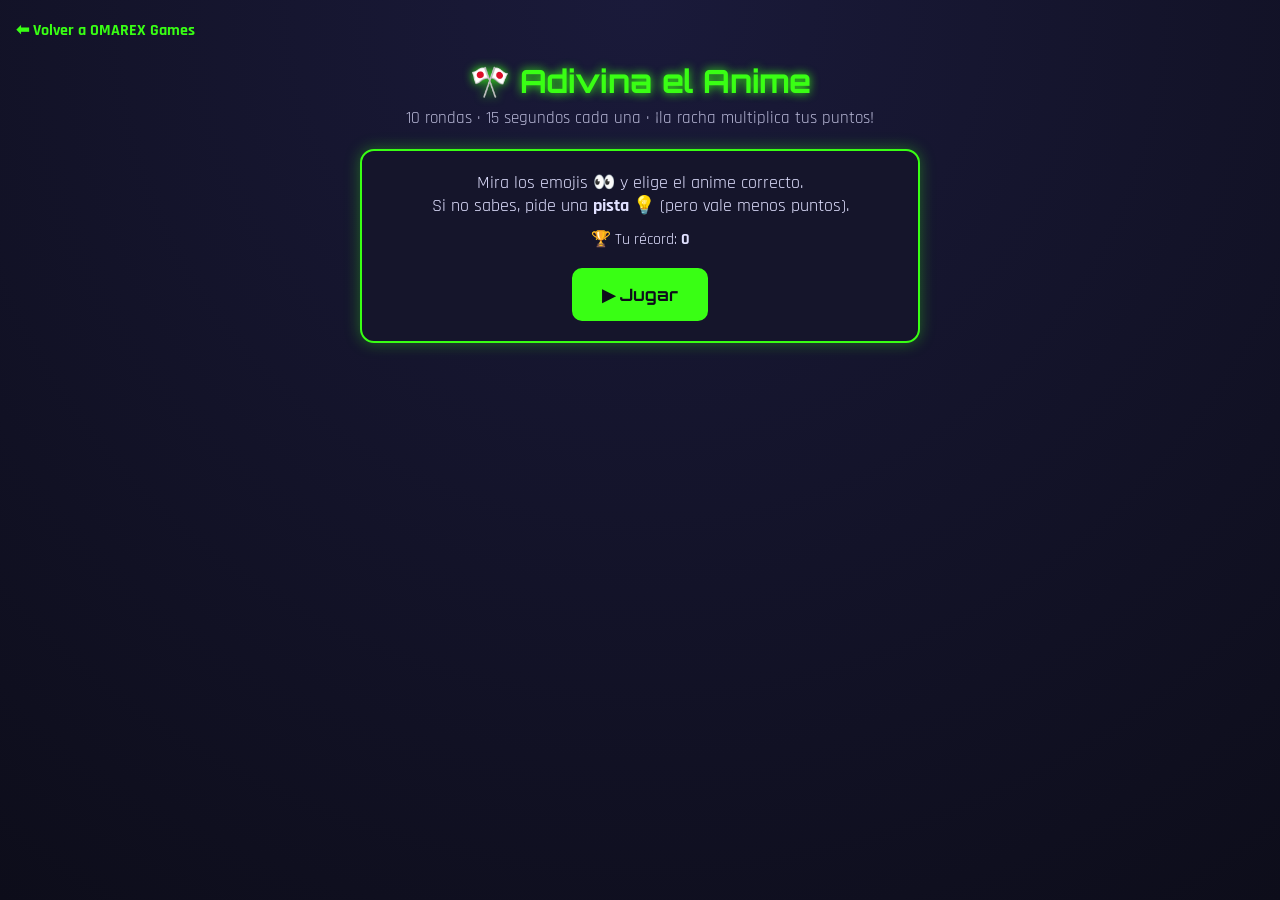
==== adivina-anime/index.html @ 3f5dcd7e "Agregar minijuego Adivina el Anime Nuevo juego en adivina-anime/: 10 rondas con emojis, 4 opciones, " ====
<!DOCTYPE html>
<html lang="es">
<head>
    <meta charset="UTF-8">
    <meta name="viewport" content="width=device-width, initial-scale=1.0">
    <title>Adivina el Anime — OMAREX Games</title>
    <meta name="description" content="Minijuego gratis: adivina el anime con emojis y pistas. 10 rondas, 15 segundos cada una. ¿Cuánto sabes de anime?">
    <link rel="canonical" href="https://chavezdelmazo9509-rgb.github.io/omarex-games-/adivina-anime/">
    <meta name="theme-color" content="#0d0d1a">
    <link rel="icon" type="image/jpeg" href="../omarex.jpg">
    <link rel="preconnect" href="https://fonts.googleapis.com">
    <link href="https://fonts.googleapis.com/css2?family=Orbitron:wght@700&family=Rajdhani:wght@500;700&display=swap" rel="stylesheet">
    <style>
        /* Colores del juego (los mismos de tu página principal) */
        :root {
            --fondo: #0d0d1a;
            --panel: #15152b;
            --texto: #e0e0ff;
            --verde: #39ff14;
            --rosa: #ff2fd1;
            --rojo: #ff3b5c;
            --dorado: #ffd23f;
        }

        * { margin: 0; padding: 0; box-sizing: border-box; }

        body {
            font-family: 'Rajdhani', sans-serif;
            color: var(--texto);
            background-color: var(--fondo);
            background-image: radial-gradient(circle at top, #1a1a3a, var(--fondo));
            min-height: 100vh;
            padding: 20px 16px 40px;
        }

        .volver {
            color: var(--verde);
            text-decoration: none;
            font-weight: 700;
        }

        .juego {
            max-width: 560px;
            margin: 20px auto 0;
            text-align: center;
        }

        h1 {
            font-family: 'Orbitron', sans-serif;
            color: var(--verde);
            text-shadow: 0 0 10px var(--verde);
            font-size: clamp(22px, 6vw, 32px);
            margin-bottom: 6px;
        }

        .subtitulo { opacity: 0.8; margin-bottom: 20px; font-size: 17px; }

        .panel {
            background: var(--panel);
            border: 2px solid var(--verde);
            box-shadow: 0 0 15px rgba(57, 255, 20, 0.35);
            border-radius: 14px;
            padding: 20px;
        }

        /* Barra de puntos, racha y ronda */
        .marcador {
            display: flex;
            justify-content: space-between;
            font-weight: 700;
            font-size: 17px;
            margin-bottom: 12px;
            gap: 8px;
            flex-wrap: wrap;
        }

        .barra-tiempo {
            height: 8px;
            background: #26264a;
            border-radius: 99px;
            overflow: hidden;
            margin-bottom: 18px;
        }

        #tiempo-relleno {
            height: 100%;
            width: 100%;
            background: var(--verde);
            transition: width 0.1s linear, background 0.3s;
        }

        #emojis {
            font-size: clamp(44px, 13vw, 68px);
            letter-spacing: 6px;
            min-height: 90px;
            margin-bottom: 8px;
        }

        #pista {
            font-size: 18px;
            min-height: 28px;
            color: var(--dorado);
            margin-bottom: 16px;
        }

        .opciones {
            display: grid;
            grid-template-columns: 1fr 1fr;
            gap: 10px;
        }

        .opciones button, .boton {
            font-family: 'Rajdhani', sans-serif;
            font-weight: 700;
            font-size: 17px;
            color: var(--texto);
            background: #1e1e3d;
            border: 2px solid #3a3a6e;
            border-radius: 10px;
            padding: 14px 10px;
            cursor: pointer;
            transition: transform 0.1s, border-color 0.2s, background 0.2s;
        }

        .opciones button:hover:not(:disabled) { border-color: var(--verde); transform: translateY(-2px); }
        .opciones button.correcta { background: #1c5e14; border-color: var(--verde); }
        .opciones button.incorrecta { background: #6a1426; border-color: var(--rojo); }
        .opciones button:disabled { cursor: default; }

        .boton {
            background: var(--verde);
            color: #0d0d1a;
            border-color: var(--verde);
            font-family: 'Orbitron', sans-serif;
            padding: 14px 28px;
            margin-top: 18px;
        }
        .boton:hover { box-shadow: 0 0 15px var(--verde); }

        #mensaje { min-height: 26px; margin-top: 14px; font-weight: 700; font-size: 18px; }

        .oculto { display: none; }

        .final-puntos {
            font-family: 'Orbitron', sans-serif;
            font-size: 44px;
            color: var(--verde);
            text-shadow: 0 0 12px var(--verde);
            margin: 10px 0;
        }

        .rango { font-size: 22px; color: var(--rosa); font-weight: 700; margin-bottom: 8px; }

        /* Pequeña animación cuando la racha sube */
        .salto { animation: salto 0.35s ease; }
        @keyframes salto { 50% { transform: scale(1.35); } }

        @media (max-width: 420px) {
            .opciones { grid-template-columns: 1fr; }
        }
    </style>
</head>
<body>
    <a class="volver" href="../index.html#jugar">⬅ Volver a OMAREX Games</a>

    <div class="juego">
        <h1>🎌 Adivina el Anime</h1>
        <p class="subtitulo">10 rondas · 15 segundos cada una · ¡la racha multiplica tus puntos!</p>

        <!-- Pantalla de inicio -->
        <div class="panel" id="pantalla-inicio">
            <p style="font-size:18px">Mira los emojis 👀 y elige el anime correcto.<br>
            Si no sabes, pide una <strong>pista 💡</strong> (pero vale menos puntos).</p>
            <p style="margin-top:12px">🏆 Tu récord: <strong id="record-inicio">0</strong></p>
            <button class="boton" id="btn-empezar">▶ Jugar</button>
        </div>

        <!-- Pantalla del juego -->
        <div class="panel oculto" id="pantalla-juego">
            <div class="marcador">
                <span>Ronda <span id="ronda">1</span>/10</span>
                <span>🔥 Racha: <span id="racha">0</span></span>
                <span>⭐ <span id="puntos">0</span></span>
            </div>
            <div class="barra-tiempo"><div id="tiempo-relleno"></div></div>
            <div id="emojis"></div>
            <div id="pista"></div>
            <div class="opciones" id="opciones"></div>
            <button class="boton" id="btn-pista" style="background:transparent;color:var(--dorado);border-color:var(--dorado)">💡 Pista</button>
            <div id="mensaje"></div>
        </div>

        <!-- Pantalla final -->
        <div class="panel oculto" id="pantalla-final">
            <p>Tu puntuación</p>
            <div class="final-puntos" id="final-puntos">0</div>
            <div class="rango" id="rango"></div>
            <p id="final-detalle"></p>
            <p id="nuevo-record" style="color:var(--dorado);font-weight:700;margin-top:8px"></p>
            <button class="boton" id="btn-otra">🔄 Jugar otra vez</button>
        </div>
    </div>

<script>
    // ====== 1. BANCO DE PREGUNTAS ======
    // Para agregar un anime nuevo, copia una línea y cambia los datos.
    const ANIMES = [
        { nombre: "Naruto", emojis: "🍥🦊🍜", pista: "Un ninja que quiere ser Hokage" },
        { nombre: "One Piece", emojis: "🏴‍☠️👒🍖", pista: "Un pirata de goma busca un tesoro" },
        { nombre: "Dragon Ball", emojis: "🐉⚽🐒", pista: "Hay que juntar 7 esferas" },
        { nombre: "Pokémon", emojis: "⚡🐭🔴", pista: "¡Atrápalos a todos!" },
        { nombre: "Attack on Titan", emojis: "🧱👹⚔️", pista: "Gigantes detrás de murallas" },
        { nombre: "Demon Slayer", emojis: "👺🗡️🌊", pista: "Su hermana vive en una caja" },
        { nombre: "Death Note", emojis: "📓💀🍎", pista: "Escribes un nombre y..." },
        { nombre: "My Hero Academia", emojis: "🦸‍♂️🏫💥", pista: "Nació sin poderes en un mundo de héroes" },
        { nombre: "Jujutsu Kaisen", emojis: "👆👹🤞", pista: "Se comió el dedo de una maldición" },
        { nombre: "Sailor Moon", emojis: "🌙👧✨", pista: "En el nombre de la Luna..." },
        { nombre: "Chainsaw Man", emojis: "🪚🐶😈", pista: "Su perro es una motosierra" },
        { nombre: "Spy x Family", emojis: "🕵️‍♂️🔫🥜", pista: "Una familia falsa con una niña telépata" },
        { nombre: "Fullmetal Alchemist", emojis: "⚗️🦾🛡️", pista: "Dos hermanos y la ley del intercambio" },
        { nombre: "Bleach", emojis: "🗡️👻🍓", pista: "Un chico de pelo naranja ve fantasmas" },
        { nombre: "Hunter x Hunter", emojis: "🎣🧒⚡", pista: "Un niño con caña de pescar busca a su papá" },
        { nombre: "One Punch Man", emojis: "👊🥚💪", pista: "Un héroe calvo que gana de un golpe" },
        { nombre: "Tokyo Ghoul", emojis: "☕👁️🦴", pista: "Mitad humano, mitad ghoul" },
        { nombre: "Haikyuu!!", emojis: "🏐🦅🧡", pista: "Un chico bajito que salta muy alto" },
        { nombre: "Blue Lock", emojis: "⚽🔒🔵", pista: "Una cárcel para crear al mejor delantero" },
        { nombre: "Mi Vecino Totoro", emojis: "🌳🐻🚌", pista: "Un gato-autobús de Ghibli" },
        { nombre: "El Viaje de Chihiro", emojis: "🛁🐉🐷", pista: "Sus padres se vuelven cerdos" },
        { nombre: "Doraemon", emojis: "🐱🔵🚪", pista: "Un gato robot con bolsillo mágico" },
        { nombre: "Saint Seiya", emojis: "⭐🛡️🐴", pista: "Caballeros que protegen a Atenea" },
        { nombre: "Solo Leveling", emojis: "🎮⬆️🗡️", pista: "El cazador más débil sube de nivel" },
        { nombre: "Dan Da Dan", emojis: "👽👻🥚", pista: "Aliens contra fantasmas" },
        { nombre: "Frieren", emojis: "🧝‍♀️🪄⏳", pista: "Una elfa después de derrotar al rey demonio" },
        { nombre: "Captain Tsubasa", emojis: "⚽👦🌅", pista: "Supercampeones" },
        { nombre: "Sword Art Online", emojis: "🎮⚔️🥽", pista: "Atrapados en un videojuego de realidad virtual" }
    ];

    const TOTAL_RONDAS = 10;
    const SEGUNDOS = 15;

    // ====== 2. VARIABLES DEL JUEGO ======
    let preguntas = [];   // las 10 preguntas de esta partida
    let ronda = 0;
    let puntos = 0;
    let racha = 0;
    let aciertos = 0;
    let usoPista = false;
    let tiempoRestante = SEGUNDOS;
    let temporizador = null;

    const $ = (id) => document.getElementById(id);

    // ====== 3. RÉCORD GUARDADO EN EL NAVEGADOR ======
    function leerRecord() {
        try { return Number(localStorage.getItem("animeRecord")) || 0; } catch (e) { return 0; }
    }
    function guardarRecord(valor) {
        try { localStorage.setItem("animeRecord", valor); } catch (e) {}
    }

    // Mezcla una lista al azar (como barajar cartas)
    function mezclar(lista) {
        const copia = [...lista];
        for (let i = copia.length - 1; i > 0; i--) {
            const j = Math.floor(Math.random() * (i + 1));
            [copia[i], copia[j]] = [copia[j], copia[i]];
        }
        return copia;
    }

    function mostrarPantalla(id) {
        ["pantalla-inicio", "pantalla-juego", "pantalla-final"].forEach(p => $(p).classList.add("oculto"));
        $(id).classList.remove("oculto");
    }

    // ====== 4. EMPEZAR PARTIDA ======
    function empezar() {
        preguntas = mezclar(ANIMES).slice(0, TOTAL_RONDAS);
        ronda = 0; puntos = 0; racha = 0; aciertos = 0;
        $("puntos").textContent = 0;
        $("racha").textContent = 0;
        mostrarPantalla("pantalla-juego");
        siguienteRonda();
    }

    // ====== 5. MOSTRAR UNA PREGUNTA ======
    function siguienteRonda() {
        if (ronda >= TOTAL_RONDAS) return terminar();

        const actual = preguntas[ronda];
        usoPista = false;
        $("ronda").textContent = ronda + 1;
        $("emojis").textContent = actual.emojis;
        $("pista").textContent = "";
        $("mensaje").textContent = "";
        $("btn-pista").disabled = false;
        $("btn-pista").style.opacity = 1;

        // 1 respuesta correcta + 3 incorrectas al azar
        const incorrectas = mezclar(ANIMES.filter(a => a.nombre !== actual.nombre)).slice(0, 3);
        const opciones = mezclar([actual, ...incorrectas]);

        const cont = $("opciones");
        cont.innerHTML = "";
        opciones.forEach(op => {
            const b = document.createElement("button");
            b.textContent = op.nombre;
            b.onclick = () => responder(b, op.nombre === actual.nombre);
            cont.appendChild(b);
        });

        iniciarTiempo();
    }

    // ====== 6. CRONÓMETRO ======
    function iniciarTiempo() {
        clearInterval(temporizador);
        tiempoRestante = SEGUNDOS;
        pintarTiempo();
        temporizador = setInterval(() => {
            tiempoRestante -= 0.1;
            pintarTiempo();
            if (tiempoRestante <= 0) responder(null, false);
        }, 100);
    }

    function pintarTiempo() {
        const porcentaje = Math.max(0, tiempoRestante / SEGUNDOS * 100);
        const barra = $("tiempo-relleno");
        barra.style.width = porcentaje + "%";
        barra.style.background = porcentaje > 50 ? "var(--verde)" : porcentaje > 25 ? "var(--dorado)" : "var(--rojo)";
    }

    // ====== 7. CUANDO EL JUGADOR RESPONDE ======
    function responder(boton, esCorrecta) {
        clearInterval(temporizador);
        const actual = preguntas[ronda];

        // Bloquear botones y marcar la correcta en verde
        document.querySelectorAll("#opciones button").forEach(b => {
            b.disabled = true;
            if (b.textContent === actual.nombre) b.classList.add("correcta");
        });
        $("btn-pista").disabled = true;

        if (esCorrecta) {
            racha++;
            aciertos++;
            // Puntos: 100 base + bonus por tiempo, x racha, mitad si usó pista
            let ganados = Math.round((100 + tiempoRestante * 10) * Math.min(racha, 5));
            if (usoPista) ganados = Math.round(ganados / 2);
            puntos += ganados;
            $("mensaje").style.color = "var(--verde)";
            $("mensaje").textContent = `¡Correcto! +${ganados} ${racha >= 3 ? "🔥 ¡EN RACHA!" : ""}`;
        } else {
            racha = 0;
            if (boton) boton.classList.add("incorrecta");
            $("mensaje").style.color = "var(--rojo)";
            $("mensaje").textContent = boton ? `❌ Era ${actual.nombre}` : `⏰ ¡Se acabó el tiempo! Era ${actual.nombre}`;
        }

        $("puntos").textContent = puntos;
        $("racha").textContent = racha;
        $("racha").classList.remove("salto");
        void $("racha").offsetWidth; // reinicia la animación
        if (esCorrecta) $("racha").classList.add("salto");

        ronda++;
        setTimeout(siguienteRonda, 1400);
    }

    function pedirPista() {
        usoPista = true;
        $("pista").textContent = "💡 " + preguntas[ronda].pista;
        $("btn-pista").disabled = true;
        $("btn-pista").style.opacity = 0.4;
    }

    // ====== 8. FIN DE LA PARTIDA ======
    function terminar() {
        mostrarPantalla("pantalla-final");
        $("final-puntos").textContent = puntos;
        $("final-detalle").textContent = `Acertaste ${aciertos} de ${TOTAL_RONDAS}`;

        let rango = "🥚 Novato del anime";
        if (aciertos >= 4) rango = "🍥 Genin otaku";
        if (aciertos >= 7) rango = "⚔️ Cazador de animes";
        if (aciertos >= 9) rango = "👑 Rey OTAKU";
        if (aciertos === 10) rango = "🐉 ¡LEYENDA OMAREX!";
        $("rango").textContent = rango;

        const record = leerRecord();
        if (puntos > record) {
            guardarRecord(puntos);
            $("nuevo-record").textContent = "🏆 ¡NUEVO RÉCORD!";
        } else {
            $("nuevo-record").textContent = `Récord: ${record}`;
        }
        $("record-inicio").textContent = leerRecord();
    }

    // ====== 9. CONECTAR BOTONES ======
    $("btn-empezar").onclick = empezar;
    $("btn-otra").onclick = empezar;
    $("btn-pista").onclick = pedirPista;
    $("record-inicio").textContent = leerRecord();
</script>
</body>
</html>
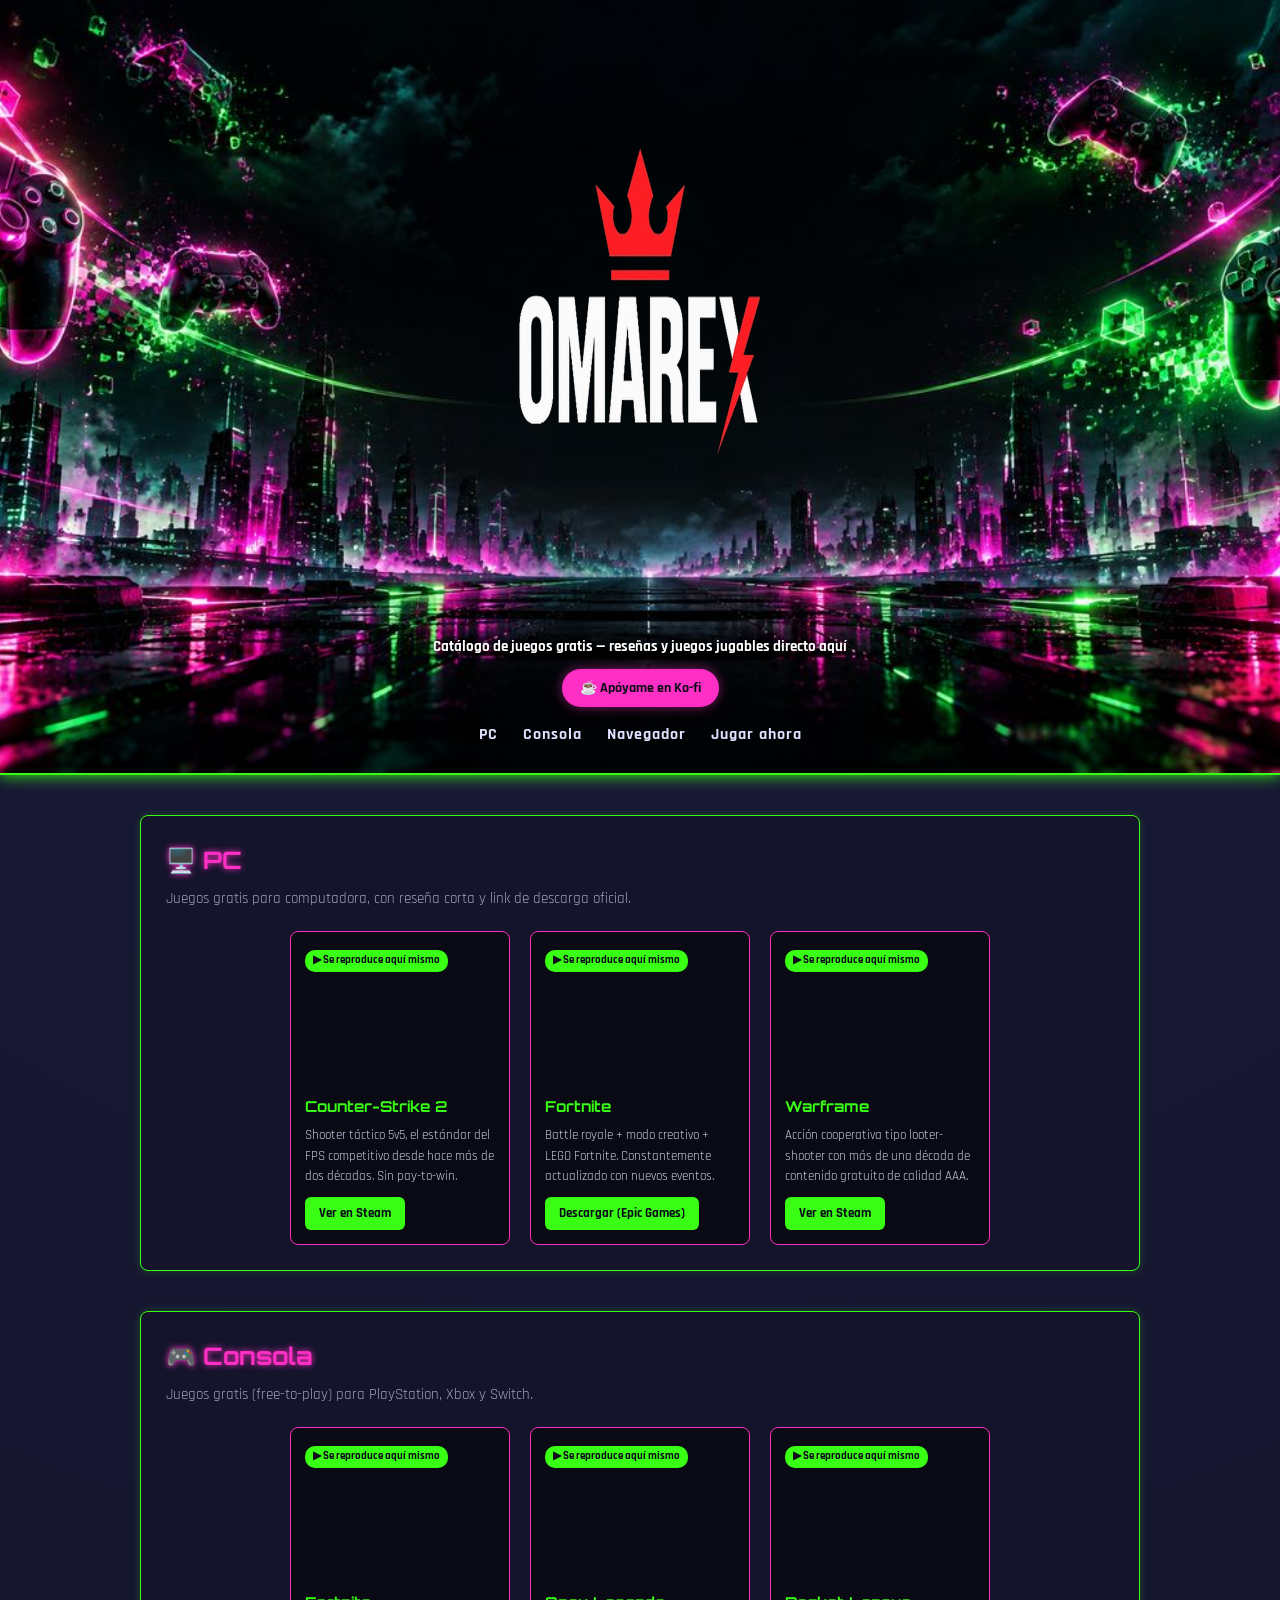
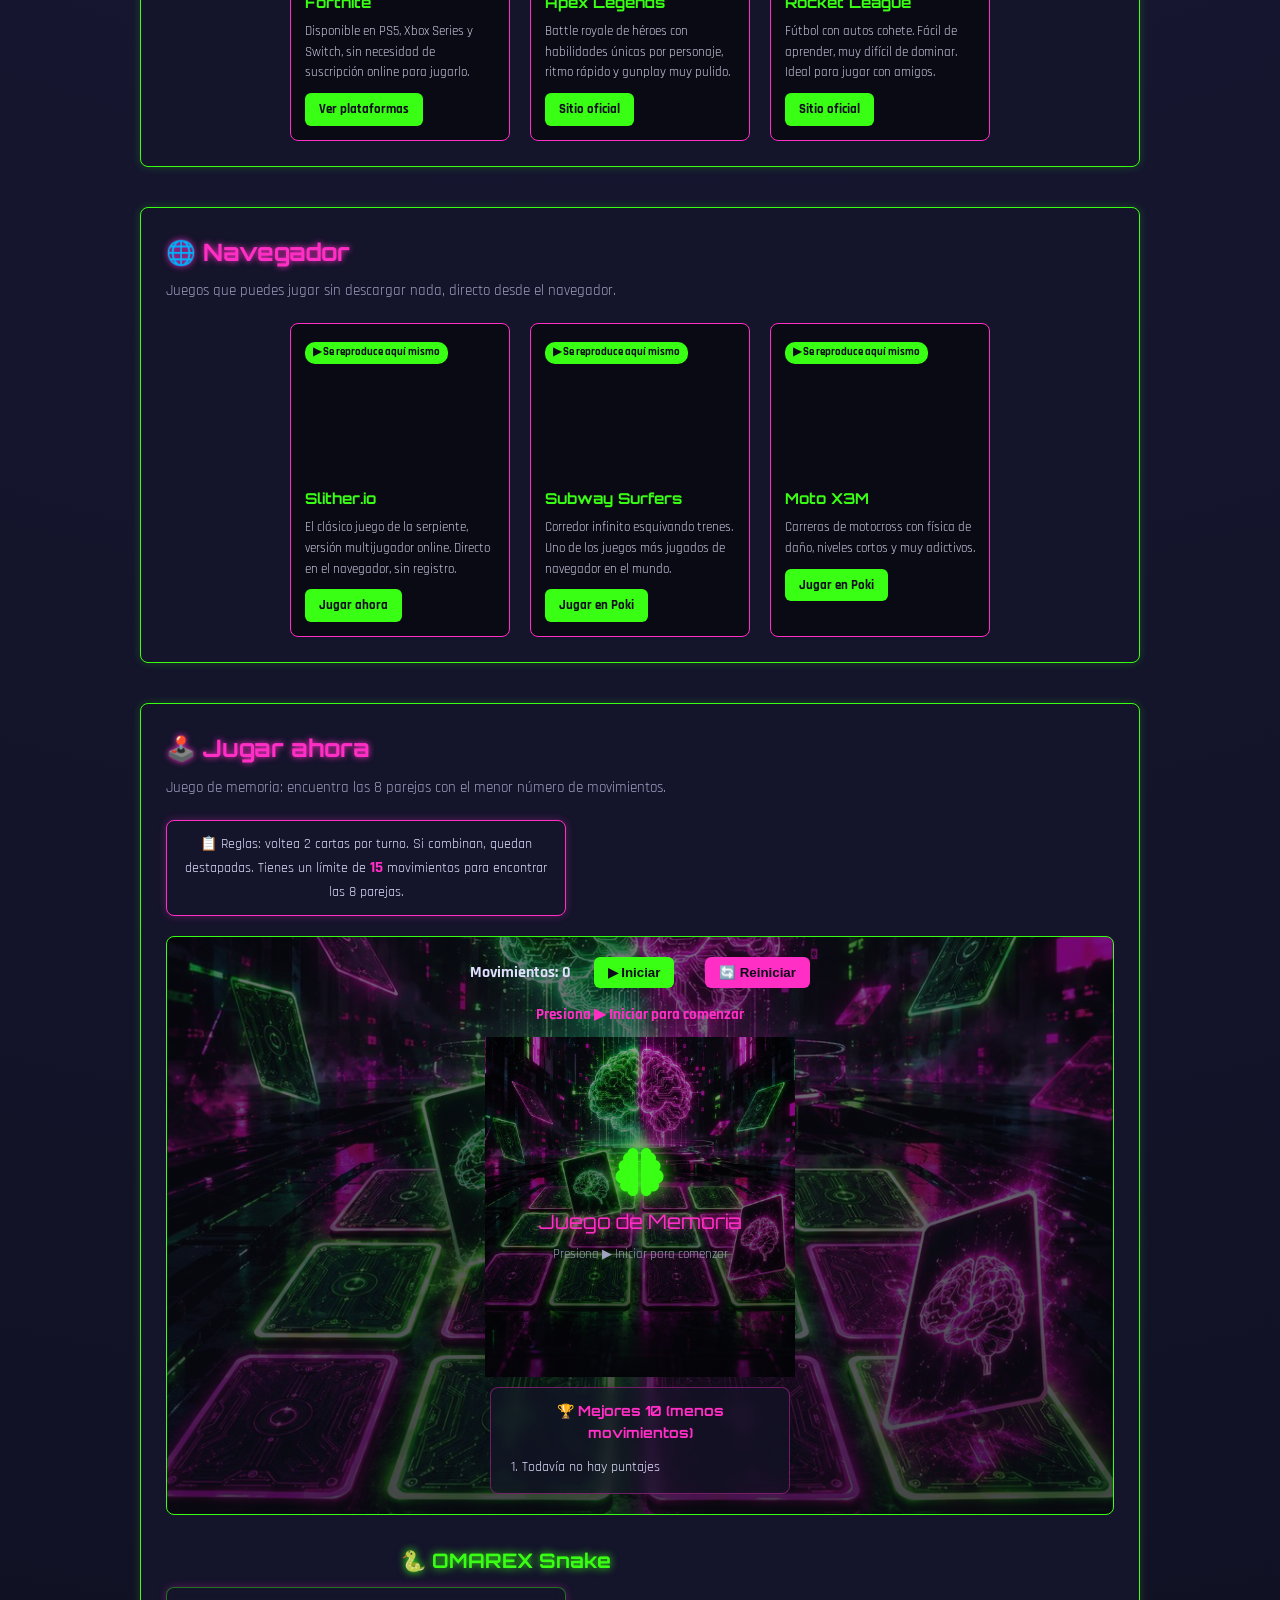
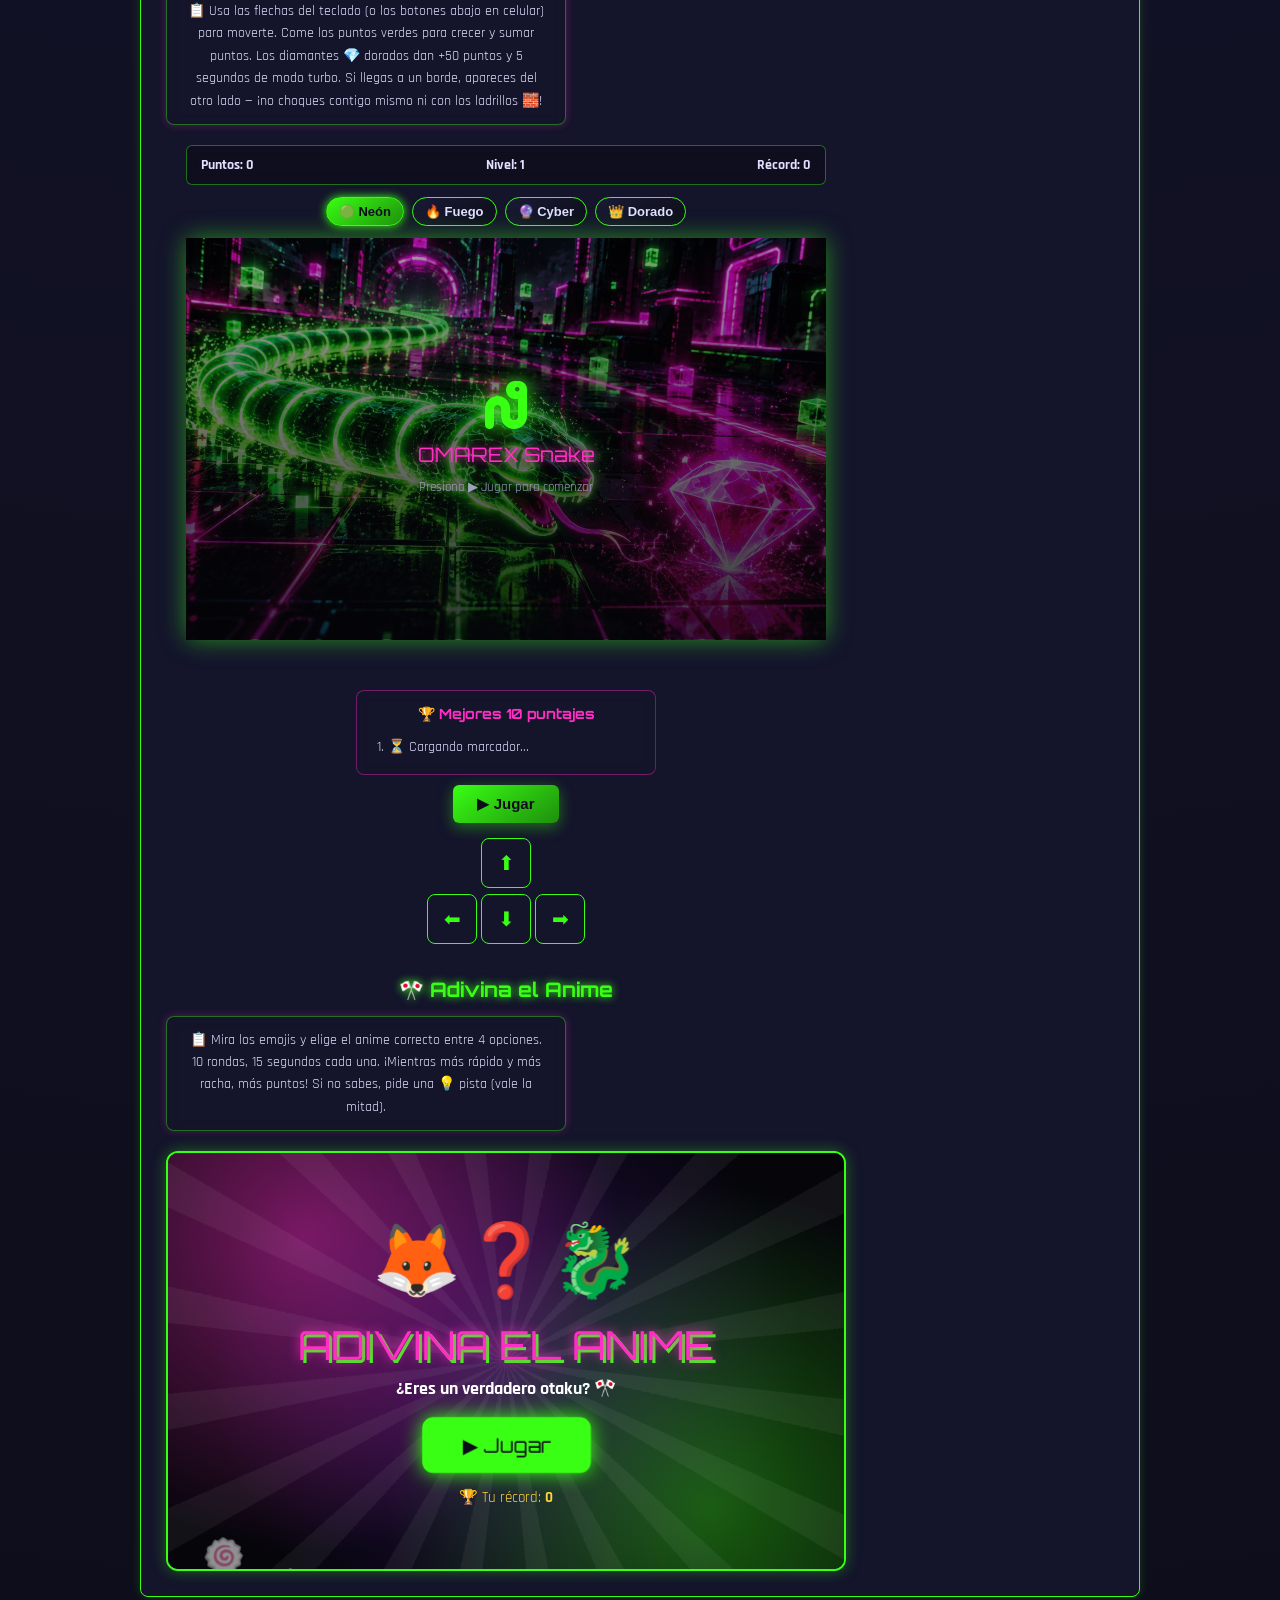
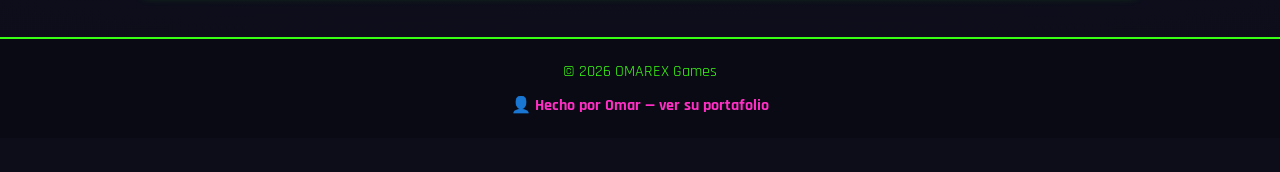
==== commit a8ecd4e4: "Poner Adivina el Anime dentro de la página principal con portada El juego ya no abre otra página: se" ====
--- a/adivina-anime/index.html
+++ b/adivina-anime/index.html
@@ -2,408 +2,12 @@
 <html lang="es">
 <head>
     <meta charset="UTF-8">
-    <meta name="viewport" content="width=device-width, initial-scale=1.0">
     <title>Adivina el Anime — OMAREX Games</title>
-    <meta name="description" content="Minijuego gratis: adivina el anime con emojis y pistas. 10 rondas, 15 segundos cada una. ¿Cuánto sabes de anime?">
-    <link rel="canonical" href="https://chavezdelmazo9509-rgb.github.io/omarex-games-/adivina-anime/">
-    <meta name="theme-color" content="#0d0d1a">
-    <link rel="icon" type="image/jpeg" href="../omarex.jpg">
-    <link rel="preconnect" href="https://fonts.googleapis.com">
-    <link href="https://fonts.googleapis.com/css2?family=Orbitron:wght@700&family=Rajdhani:wght@500;700&display=swap" rel="stylesheet">
-    <style>
-        /* Colores del juego (los mismos de tu página principal) */
-        :root {
-            --fondo: #0d0d1a;
-            --panel: #15152b;
-            --texto: #e0e0ff;
-            --verde: #39ff14;
-            --rosa: #ff2fd1;
-            --rojo: #ff3b5c;
-            --dorado: #ffd23f;
-        }
-
-        * { margin: 0; padding: 0; box-sizing: border-box; }
-
-        body {
-            font-family: 'Rajdhani', sans-serif;
-            color: var(--texto);
-            background-color: var(--fondo);
-            background-image: radial-gradient(circle at top, #1a1a3a, var(--fondo));
-            min-height: 100vh;
-            padding: 20px 16px 40px;
-        }
-
-        .volver {
-            color: var(--verde);
-            text-decoration: none;
-            font-weight: 700;
-        }
-
-        .juego {
-            max-width: 560px;
-            margin: 20px auto 0;
-            text-align: center;
-        }
-
-        h1 {
-            font-family: 'Orbitron', sans-serif;
-            color: var(--verde);
-            text-shadow: 0 0 10px var(--verde);
-            font-size: clamp(22px, 6vw, 32px);
-            margin-bottom: 6px;
-        }
-
-        .subtitulo { opacity: 0.8; margin-bottom: 20px; font-size: 17px; }
-
-        .panel {
-            background: var(--panel);
-            border: 2px solid var(--verde);
-            box-shadow: 0 0 15px rgba(57, 255, 20, 0.35);
-            border-radius: 14px;
-            padding: 20px;
-        }
-
-        /* Barra de puntos, racha y ronda */
-        .marcador {
-            display: flex;
-            justify-content: space-between;
-            font-weight: 700;
-            font-size: 17px;
-            margin-bottom: 12px;
-            gap: 8px;
-            flex-wrap: wrap;
-        }
-
-        .barra-tiempo {
-            height: 8px;
-            background: #26264a;
-            border-radius: 99px;
-            overflow: hidden;
-            margin-bottom: 18px;
-        }
-
-        #tiempo-relleno {
-            height: 100%;
-            width: 100%;
-            background: var(--verde);
-            transition: width 0.1s linear, background 0.3s;
-        }
-
-        #emojis {
-            font-size: clamp(44px, 13vw, 68px);
-            letter-spacing: 6px;
-            min-height: 90px;
-            margin-bottom: 8px;
-        }
-
-        #pista {
-            font-size: 18px;
-            min-height: 28px;
-            color: var(--dorado);
-            margin-bottom: 16px;
-        }
-
-        .opciones {
-            display: grid;
-            grid-template-columns: 1fr 1fr;
-            gap: 10px;
-        }
-
-        .opciones button, .boton {
-            font-family: 'Rajdhani', sans-serif;
-            font-weight: 700;
-            font-size: 17px;
-            color: var(--texto);
-            background: #1e1e3d;
-            border: 2px solid #3a3a6e;
-            border-radius: 10px;
-            padding: 14px 10px;
-            cursor: pointer;
-            transition: transform 0.1s, border-color 0.2s, background 0.2s;
-        }
-
-        .opciones button:hover:not(:disabled) { border-color: var(--verde); transform: translateY(-2px); }
-        .opciones button.correcta { background: #1c5e14; border-color: var(--verde); }
-        .opciones button.incorrecta { background: #6a1426; border-color: var(--rojo); }
-        .opciones button:disabled { cursor: default; }
-
-        .boton {
-            background: var(--verde);
-            color: #0d0d1a;
-            border-color: var(--verde);
-            font-family: 'Orbitron', sans-serif;
-            padding: 14px 28px;
-            margin-top: 18px;
-        }
-        .boton:hover { box-shadow: 0 0 15px var(--verde); }
-
-        #mensaje { min-height: 26px; margin-top: 14px; font-weight: 700; font-size: 18px; }
-
-        .oculto { display: none; }
-
-        .final-puntos {
-            font-family: 'Orbitron', sans-serif;
-            font-size: 44px;
-            color: var(--verde);
-            text-shadow: 0 0 12px var(--verde);
-            margin: 10px 0;
-        }
-
-        .rango { font-size: 22px; color: var(--rosa); font-weight: 700; margin-bottom: 8px; }
-
-        /* Pequeña animación cuando la racha sube */
-        .salto { animation: salto 0.35s ease; }
-        @keyframes salto { 50% { transform: scale(1.35); } }
-
-        @media (max-width: 420px) {
-            .opciones { grid-template-columns: 1fr; }
-        }
-    </style>
+    <!-- El juego ahora está dentro de la página principal -->
+    <meta http-equiv="refresh" content="0; url=../#adivina-anime">
+    <link rel="canonical" href="https://chavezdelmazo9509-rgb.github.io/omarex-games-/">
 </head>
-<body>
-    <a class="volver" href="../index.html#jugar">⬅ Volver a OMAREX Games</a>
-
-    <div class="juego">
-        <h1>🎌 Adivina el Anime</h1>
-        <p class="subtitulo">10 rondas · 15 segundos cada una · ¡la racha multiplica tus puntos!</p>
-
-        <!-- Pantalla de inicio -->
-        <div class="panel" id="pantalla-inicio">
-            <p style="font-size:18px">Mira los emojis 👀 y elige el anime correcto.<br>
-            Si no sabes, pide una <strong>pista 💡</strong> (pero vale menos puntos).</p>
-            <p style="margin-top:12px">🏆 Tu récord: <strong id="record-inicio">0</strong></p>
-            <button class="boton" id="btn-empezar">▶ Jugar</button>
-        </div>
-
-        <!-- Pantalla del juego -->
-        <div class="panel oculto" id="pantalla-juego">
-            <div class="marcador">
-                <span>Ronda <span id="ronda">1</span>/10</span>
-                <span>🔥 Racha: <span id="racha">0</span></span>
-                <span>⭐ <span id="puntos">0</span></span>
-            </div>
-            <div class="barra-tiempo"><div id="tiempo-relleno"></div></div>
-            <div id="emojis"></div>
-            <div id="pista"></div>
-            <div class="opciones" id="opciones"></div>
-            <button class="boton" id="btn-pista" style="background:transparent;color:var(--dorado);border-color:var(--dorado)">💡 Pista</button>
-            <div id="mensaje"></div>
-        </div>
-
-        <!-- Pantalla final -->
-        <div class="panel oculto" id="pantalla-final">
-            <p>Tu puntuación</p>
-            <div class="final-puntos" id="final-puntos">0</div>
-            <div class="rango" id="rango"></div>
-            <p id="final-detalle"></p>
-            <p id="nuevo-record" style="color:var(--dorado);font-weight:700;margin-top:8px"></p>
-            <button class="boton" id="btn-otra">🔄 Jugar otra vez</button>
-        </div>
-    </div>
-
-<script>
-    // ====== 1. BANCO DE PREGUNTAS ======
-    // Para agregar un anime nuevo, copia una línea y cambia los datos.
-    const ANIMES = [
-        { nombre: "Naruto", emojis: "🍥🦊🍜", pista: "Un ninja que quiere ser Hokage" },
-        { nombre: "One Piece", emojis: "🏴‍☠️👒🍖", pista: "Un pirata de goma busca un tesoro" },
-        { nombre: "Dragon Ball", emojis: "🐉⚽🐒", pista: "Hay que juntar 7 esferas" },
-        { nombre: "Pokémon", emojis: "⚡🐭🔴", pista: "¡Atrápalos a todos!" },
-        { nombre: "Attack on Titan", emojis: "🧱👹⚔️", pista: "Gigantes detrás de murallas" },
-        { nombre: "Demon Slayer", emojis: "👺🗡️🌊", pista: "Su hermana vive en una caja" },
-        { nombre: "Death Note", emojis: "📓💀🍎", pista: "Escribes un nombre y..." },
-        { nombre: "My Hero Academia", emojis: "🦸‍♂️🏫💥", pista: "Nació sin poderes en un mundo de héroes" },
-        { nombre: "Jujutsu Kaisen", emojis: "👆👹🤞", pista: "Se comió el dedo de una maldición" },
-        { nombre: "Sailor Moon", emojis: "🌙👧✨", pista: "En el nombre de la Luna..." },
-        { nombre: "Chainsaw Man", emojis: "🪚🐶😈", pista: "Su perro es una motosierra" },
-        { nombre: "Spy x Family", emojis: "🕵️‍♂️🔫🥜", pista: "Una familia falsa con una niña telépata" },
-        { nombre: "Fullmetal Alchemist", emojis: "⚗️🦾🛡️", pista: "Dos hermanos y la ley del intercambio" },
-        { nombre: "Bleach", emojis: "🗡️👻🍓", pista: "Un chico de pelo naranja ve fantasmas" },
-        { nombre: "Hunter x Hunter", emojis: "🎣🧒⚡", pista: "Un niño con caña de pescar busca a su papá" },
-        { nombre: "One Punch Man", emojis: "👊🥚💪", pista: "Un héroe calvo que gana de un golpe" },
-        { nombre: "Tokyo Ghoul", emojis: "☕👁️🦴", pista: "Mitad humano, mitad ghoul" },
-        { nombre: "Haikyuu!!", emojis: "🏐🦅🧡", pista: "Un chico bajito que salta muy alto" },
-        { nombre: "Blue Lock", emojis: "⚽🔒🔵", pista: "Una cárcel para crear al mejor delantero" },
-        { nombre: "Mi Vecino Totoro", emojis: "🌳🐻🚌", pista: "Un gato-autobús de Ghibli" },
-        { nombre: "El Viaje de Chihiro", emojis: "🛁🐉🐷", pista: "Sus padres se vuelven cerdos" },
-        { nombre: "Doraemon", emojis: "🐱🔵🚪", pista: "Un gato robot con bolsillo mágico" },
-        { nombre: "Saint Seiya", emojis: "⭐🛡️🐴", pista: "Caballeros que protegen a Atenea" },
-        { nombre: "Solo Leveling", emojis: "🎮⬆️🗡️", pista: "El cazador más débil sube de nivel" },
-        { nombre: "Dan Da Dan", emojis: "👽👻🥚", pista: "Aliens contra fantasmas" },
-        { nombre: "Frieren", emojis: "🧝‍♀️🪄⏳", pista: "Una elfa después de derrotar al rey demonio" },
-        { nombre: "Captain Tsubasa", emojis: "⚽👦🌅", pista: "Supercampeones" },
-        { nombre: "Sword Art Online", emojis: "🎮⚔️🥽", pista: "Atrapados en un videojuego de realidad virtual" }
-    ];
-
-    const TOTAL_RONDAS = 10;
-    const SEGUNDOS = 15;
-
-    // ====== 2. VARIABLES DEL JUEGO ======
-    let preguntas = [];   // las 10 preguntas de esta partida
-    let ronda = 0;
-    let puntos = 0;
-    let racha = 0;
-    let aciertos = 0;
-    let usoPista = false;
-    let tiempoRestante = SEGUNDOS;
-    let temporizador = null;
-
-    const $ = (id) => document.getElementById(id);
-
-    // ====== 3. RÉCORD GUARDADO EN EL NAVEGADOR ======
-    function leerRecord() {
-        try { return Number(localStorage.getItem("animeRecord")) || 0; } catch (e) { return 0; }
-    }
-    function guardarRecord(valor) {
-        try { localStorage.setItem("animeRecord", valor); } catch (e) {}
-    }
-
-    // Mezcla una lista al azar (como barajar cartas)
-    function mezclar(lista) {
-        const copia = [...lista];
-        for (let i = copia.length - 1; i > 0; i--) {
-            const j = Math.floor(Math.random() * (i + 1));
-            [copia[i], copia[j]] = [copia[j], copia[i]];
-        }
-        return copia;
-    }
-
-    function mostrarPantalla(id) {
-        ["pantalla-inicio", "pantalla-juego", "pantalla-final"].forEach(p => $(p).classList.add("oculto"));
-        $(id).classList.remove("oculto");
-    }
-
-    // ====== 4. EMPEZAR PARTIDA ======
-    function empezar() {
-        preguntas = mezclar(ANIMES).slice(0, TOTAL_RONDAS);
-        ronda = 0; puntos = 0; racha = 0; aciertos = 0;
-        $("puntos").textContent = 0;
-        $("racha").textContent = 0;
-        mostrarPantalla("pantalla-juego");
-        siguienteRonda();
-    }
-
-    // ====== 5. MOSTRAR UNA PREGUNTA ======
-    function siguienteRonda() {
-        if (ronda >= TOTAL_RONDAS) return terminar();
-
-        const actual = preguntas[ronda];
-        usoPista = false;
-        $("ronda").textContent = ronda + 1;
-        $("emojis").textContent = actual.emojis;
-        $("pista").textContent = "";
-        $("mensaje").textContent = "";
-        $("btn-pista").disabled = false;
-        $("btn-pista").style.opacity = 1;
-
-        // 1 respuesta correcta + 3 incorrectas al azar
-        const incorrectas = mezclar(ANIMES.filter(a => a.nombre !== actual.nombre)).slice(0, 3);
-        const opciones = mezclar([actual, ...incorrectas]);
-
-        const cont = $("opciones");
-        cont.innerHTML = "";
-        opciones.forEach(op => {
-            const b = document.createElement("button");
-            b.textContent = op.nombre;
-            b.onclick = () => responder(b, op.nombre === actual.nombre);
-            cont.appendChild(b);
-        });
-
-        iniciarTiempo();
-    }
-
-    // ====== 6. CRONÓMETRO ======
-    function iniciarTiempo() {
-        clearInterval(temporizador);
-        tiempoRestante = SEGUNDOS;
-        pintarTiempo();
-        temporizador = setInterval(() => {
-            tiempoRestante -= 0.1;
-            pintarTiempo();
-            if (tiempoRestante <= 0) responder(null, false);
-        }, 100);
-    }
-
-    function pintarTiempo() {
-        const porcentaje = Math.max(0, tiempoRestante / SEGUNDOS * 100);
-        const barra = $("tiempo-relleno");
-        barra.style.width = porcentaje + "%";
-        barra.style.background = porcentaje > 50 ? "var(--verde)" : porcentaje > 25 ? "var(--dorado)" : "var(--rojo)";
-    }
-
-    // ====== 7. CUANDO EL JUGADOR RESPONDE ======
-    function responder(boton, esCorrecta) {
-        clearInterval(temporizador);
-        const actual = preguntas[ronda];
-
-        // Bloquear botones y marcar la correcta en verde
-        document.querySelectorAll("#opciones button").forEach(b => {
-            b.disabled = true;
-            if (b.textContent === actual.nombre) b.classList.add("correcta");
-        });
-        $("btn-pista").disabled = true;
-
-        if (esCorrecta) {
-            racha++;
-            aciertos++;
-            // Puntos: 100 base + bonus por tiempo, x racha, mitad si usó pista
-            let ganados = Math.round((100 + tiempoRestante * 10) * Math.min(racha, 5));
-            if (usoPista) ganados = Math.round(ganados / 2);
-            puntos += ganados;
-            $("mensaje").style.color = "var(--verde)";
-            $("mensaje").textContent = `¡Correcto! +${ganados} ${racha >= 3 ? "🔥 ¡EN RACHA!" : ""}`;
-        } else {
-            racha = 0;
-            if (boton) boton.classList.add("incorrecta");
-            $("mensaje").style.color = "var(--rojo)";
-            $("mensaje").textContent = boton ? `❌ Era ${actual.nombre}` : `⏰ ¡Se acabó el tiempo! Era ${actual.nombre}`;
-        }
-
-        $("puntos").textContent = puntos;
-        $("racha").textContent = racha;
-        $("racha").classList.remove("salto");
-        void $("racha").offsetWidth; // reinicia la animación
-        if (esCorrecta) $("racha").classList.add("salto");
-
-        ronda++;
-        setTimeout(siguienteRonda, 1400);
-    }
-
-    function pedirPista() {
-        usoPista = true;
-        $("pista").textContent = "💡 " + preguntas[ronda].pista;
-        $("btn-pista").disabled = true;
-        $("btn-pista").style.opacity = 0.4;
-    }
-
-    // ====== 8. FIN DE LA PARTIDA ======
-    function terminar() {
-        mostrarPantalla("pantalla-final");
-        $("final-puntos").textContent = puntos;
-        $("final-detalle").textContent = `Acertaste ${aciertos} de ${TOTAL_RONDAS}`;
-
-        let rango = "🥚 Novato del anime";
-        if (aciertos >= 4) rango = "🍥 Genin otaku";
-        if (aciertos >= 7) rango = "⚔️ Cazador de animes";
-        if (aciertos >= 9) rango = "👑 Rey OTAKU";
-        if (aciertos === 10) rango = "🐉 ¡LEYENDA OMAREX!";
-        $("rango").textContent = rango;
-
-        const record = leerRecord();
-        if (puntos > record) {
-            guardarRecord(puntos);
-            $("nuevo-record").textContent = "🏆 ¡NUEVO RÉCORD!";
-        } else {
-            $("nuevo-record").textContent = `Récord: ${record}`;
-        }
-        $("record-inicio").textContent = leerRecord();
-    }
-
-    // ====== 9. CONECTAR BOTONES ======
-    $("btn-empezar").onclick = empezar;
-    $("btn-otra").onclick = empezar;
-    $("btn-pista").onclick = pedirPista;
-    $("record-inicio").textContent = leerRecord();
-</script>
+<body style="background:#0d0d1a;color:#e0e0ff;font-family:sans-serif;padding:16px">
+    <p>El juego se mudó a la página principal. <a href="../#adivina-anime" style="color:#39ff14">Toca aquí para jugar 🎌</a></p>
 </body>
 </html>
